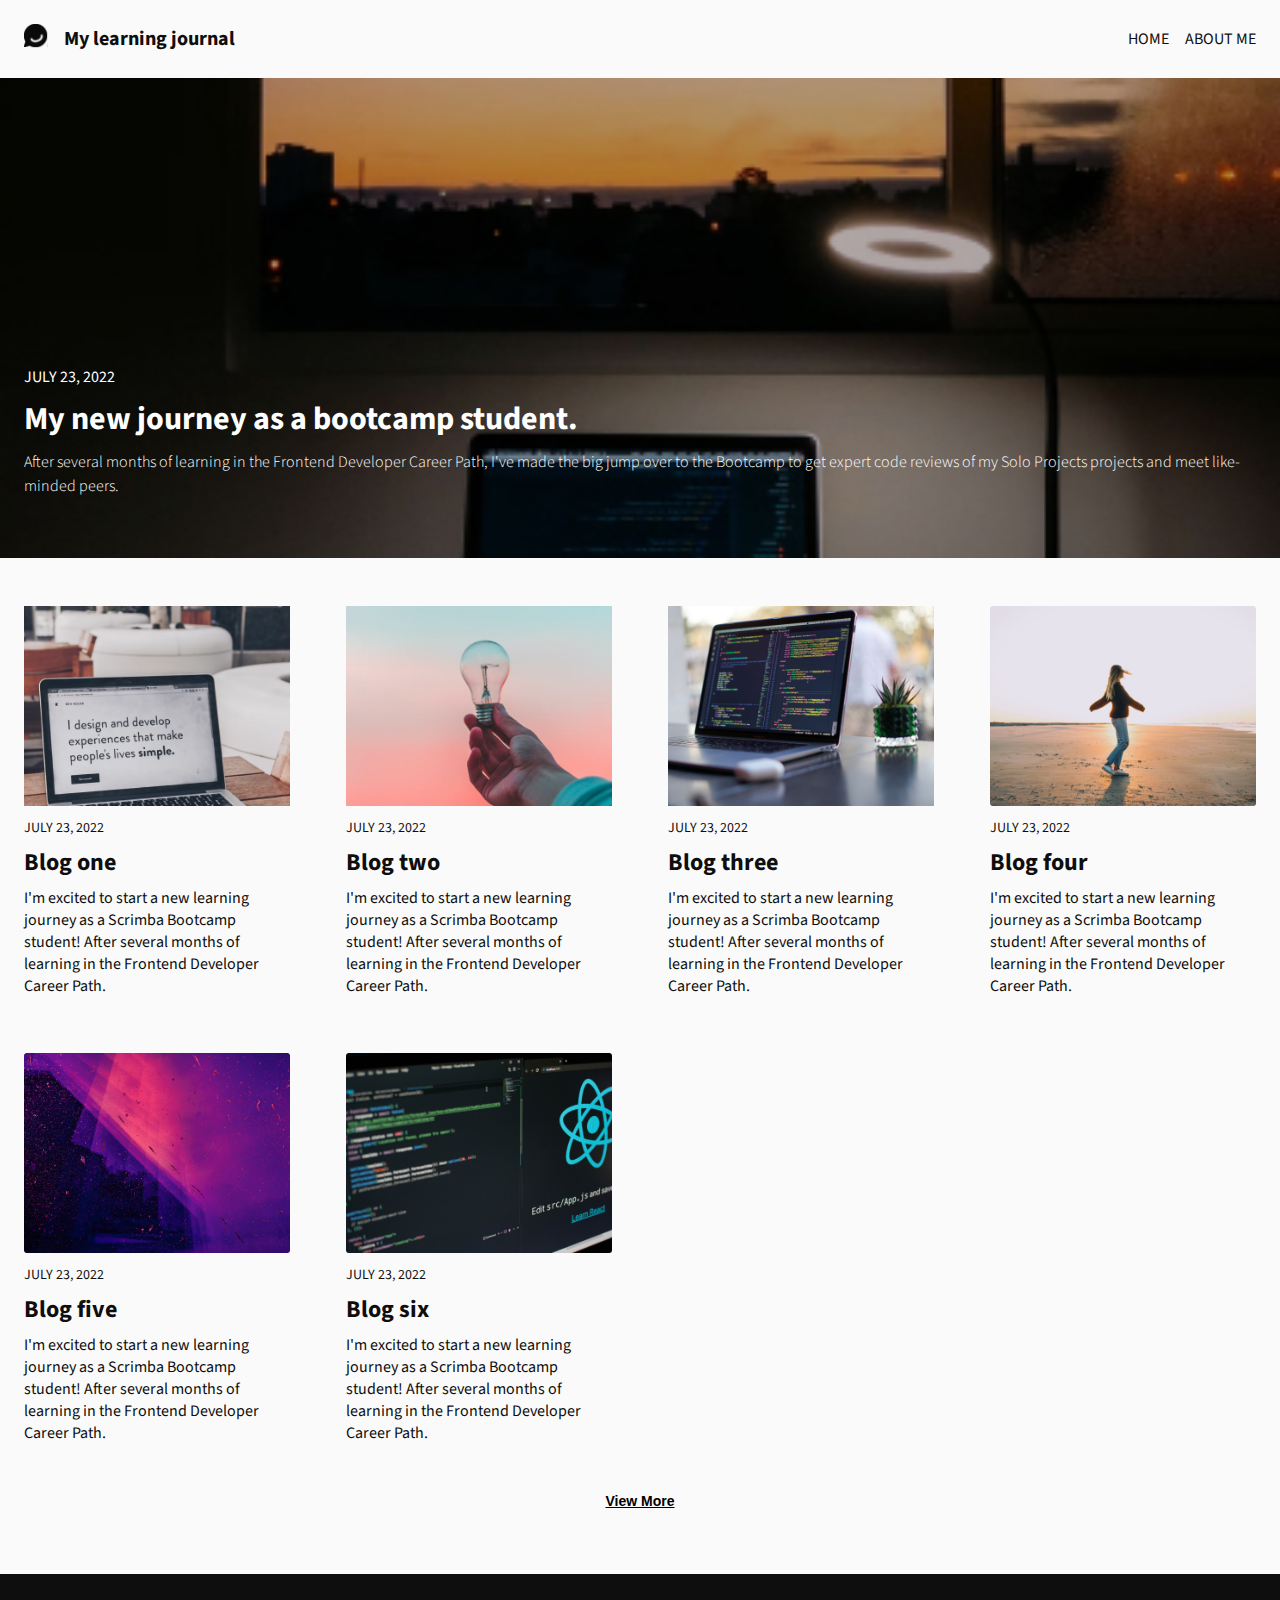
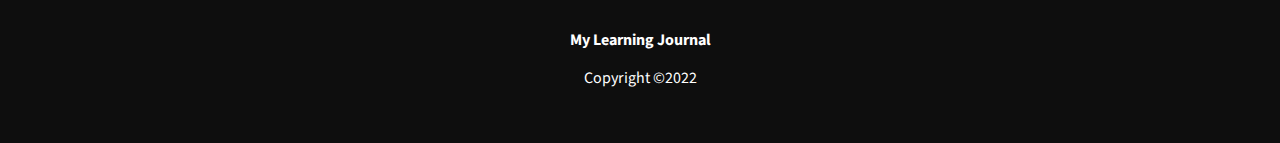
==== mainPage/index.html @ 36c1adac "Add mainPage's files and main style file" ====
<!DOCTYPE html>
<html>
  <head>
    <meta name="viewport" content="width=device-width, initial-scale=1" />
    <link rel="stylesheet" href="/styles/main.css" />
    <link rel="stylesheet" href="/mainPage/style.css" />
  </head>
  <body>
    <nav>
      <ul>
        <li>
          <img src="/images/logo.svg" />
        </li>
        <li class="title">My learning journal</li>
        <li class="align-right uppercase">home</li>
        <li class="uppercase">about me</li>
      </ul>
    </nav>
    <header>
      <p class="header-date">JULY 23, 2022</p>
      <h2 class="header-title">My new journey as a bootcamp student.</h2>
      <p class="subheading">
        After several months of learning in the Frontend Developer Career Path,
        I've made the big jump over to the Bootcamp to get expert code reviews
        of my Solo Projects projects and meet like-minded peers.
      </p>
    </header>
    <main>
      <div class="blog-items">
        <div class="blog-item">
          <img
            src="/images/article-image-01.jpg"
            alt="a laptop that a code editor is opened on it"
          />
          <p class="blog-item-date">JULY 23, 2022</p>
          <h2 class="blog-item-title">Blog one</h2>
          <p class="blog-item-description">
            I'm excited to start a new learning journey as a Scrimba Bootcamp
            student! After several months of learning in the Frontend Developer
            Career Path.
          </p>
        </div>
        <div class="blog-item">
          <img
            src="/images/article-image-02.jpg"
            alt="a man holding a light bulb"
          />
          <p class="blog-item-date">JULY 23, 2022</p>
          <h2 class="blog-item-title">Blog two</h2>
          <p class="blog-item-description">
            I'm excited to start a new learning journey as a Scrimba Bootcamp
            student! After several months of learning in the Frontend Developer
            Career Path.
          </p>
        </div>
        <div class="blog-item">
          <img src="/images/article-image-03.jpg" alt="" />
          <p class="blog-item-date">JULY 23, 2022</p>
          <h2 class="blog-item-title">Blog three</h2>
          <p class="blog-item-description">
            I'm excited to start a new learning journey as a Scrimba Bootcamp
            student! After several months of learning in the Frontend Developer
            Career Path.
          </p>
        </div>
        <div class="blog-item">
          <img src="/images/article-image-04.jpg" alt="" />
          <p class="blog-item-date">JULY 23, 2022</p>
          <h2 class="blog-item-title">Blog four</h2>
          <p class="blog-item-description">
            I'm excited to start a new learning journey as a Scrimba Bootcamp
            student! After several months of learning in the Frontend Developer
            Career Path.
          </p>
        </div>
        <div class="blog-item">
          <img src="/images/article-image-05.jpg" alt="" />
          <p class="blog-item-date">JULY 23, 2022</p>
          <h2 class="blog-item-title">Blog five</h2>
          <p class="blog-item-description">
            I'm excited to start a new learning journey as a Scrimba Bootcamp
            student! After several months of learning in the Frontend Developer
            Career Path.
          </p>
        </div>
        <div class="blog-item">
          <img src="/images/article-image-06.jpg" alt="" />
          <p class="blog-item-date">JULY 23, 2022</p>
          <h2 class="blog-item-title">Blog six</h2>
          <p class="blog-item-description">
            I'm excited to start a new learning journey as a Scrimba Bootcamp
            student! After several months of learning in the Frontend Developer
            Career Path.
          </p>
        </div>
      </div>
      <button class="view-more-btn">view more</button>
    </main>
    <footer>
      <p class="bold">my learning journal</p>
      <p>copyright ©2022</p>
    </footer>
    <script src="/mainPage/script.js"></script>
  </body>
</html>
---- styles/main.css ----
@import url("https://fonts.googleapis.com/css2?family=Source+Sans+Pro:wght@300;400;700;900&display=swap");
*,
*::before,
*::after {
  box-sizing: border-box;
}

:root {
  --primary-clr: #0e0e0e;
  --secondary-clr: #fff;
  --bg-clr: #fafafa;

  --fw-300: 300;
  --fw-400: 400;
  --fw-700: 700;
  --fw-900: 900;

  --fs-300: 0.75rem;
  --fs-400: 0.875rem;
  --fs-500: 1rem;
  --fs-700: 1.25rem;
  --fs-900: 2rem;
}

html,
body {
  padding: 0;
  margin: 0;
  font-family: "Source Sans Pro", sans-serif;
  color: var(--primary-clr);
  background-color: var(--bg-clr);
}

nav,
header,
main {
  padding: 1em 1.5em;
}

/* Nav bar */

.title {
  font-weight: var(--fw-700);
}

nav ul {
  list-style: none;
  margin: 0;
  padding: 0;
  display: flex;
  gap: 1em;
  align-items: center;
  font-size: var(--fs-300);
}

/* Footer */

footer {
  margin-top: 3em;
  text-align: center;
  color: var(--secondary-clr);
  font-size: var(--fs-300);
  background-color: var(--primary-clr);
  padding: 2.4em;
}

@media (min-width: 600px) {
  nav {
    padding-top: 1.5em;
    padding-bottom: 1.5em;
  }

  nav ul,
  .header-date,
  footer {
    font-size: var(--fs-500);
  }
}
---- mainPage/style.css ----
/* Header */

header {
  background-image: url("/images/article-image-hero.jpg");
  background-repeat: no-repeat;
  background-size: cover;
  width: 100%;
  padding-top: 5.5em;
  padding-bottom: 1.5em;
  color: var(--secondary-clr);
  display: flex;
  flex-direction: column;
  justify-content: end;
  gap: 0.5em;
}

.header-date,
.header-title,
.subheading {
  margin: 0;
}

.date {
  font-size: var(--fs-300);
}

.header-title {
  font-size: var(--fs-900);
}

.subheading {
  line-height: 1.5em;
  font-weight: var(--fw-300);
}

/* Utility Classes */

.align-right {
  margin-left: auto;
}

.uppercase {
  text-transform: uppercase;
}

.bold {
  font-weight: var(--fw-700);
}

/* Blogs */

.blog-items {
  display: grid;
  grid-template-columns: repeat(auto-fit, minmax(250px, 1fr));
  gap: 3.5em;
  padding: 2em 0 3em 0;
}

.blog-item {
  display: flex;
  flex-direction: column;
}

.blog-item img {
  object-fit: cover;
  width: 100%;
  height: 100%;
}

.blog-item-date {
  font-size: var(--fs-400);
  margin: 0.875em 0 0.5em 0;
}

.blog-item-title {
  margin: 0 0 0.3em 0;
}

.blog-item-description {
  margin: 0;
}

.view-more-btn,
footer {
  text-transform: capitalize;
}

/* Button */

.view-more-btn {
  border: none;
  background: none;
  font-weight: var(--fw-900);
  font-size: var(--fs-500);
  text-decoration: underline;
  display: block;
  margin: 0 auto;
}

@media (min-width: 600px) {
  .title {
    font-size: var(--fs-700);
  }

  header {
    padding-top: 18em;
    padding-bottom: 3.75em;
  }

  .view-more-btn {
    font-size: var(--fs-400);
  }
}
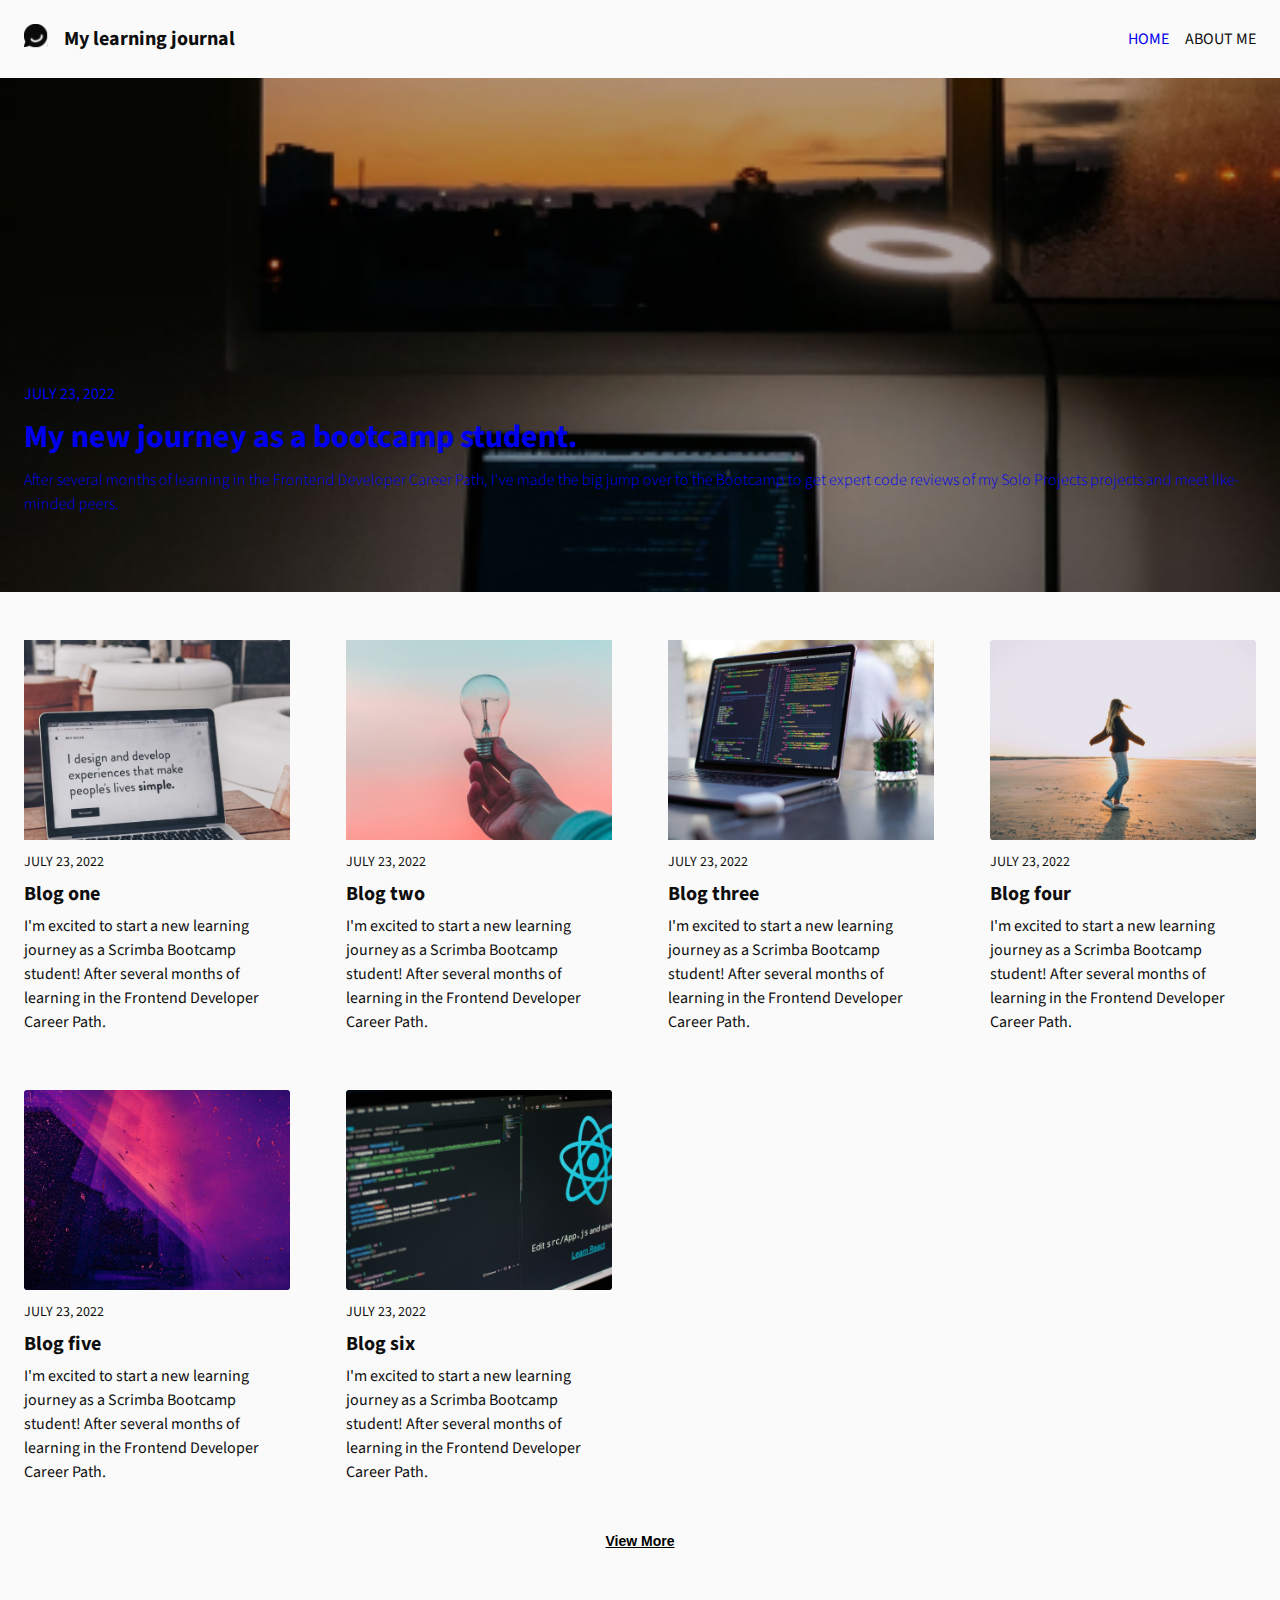
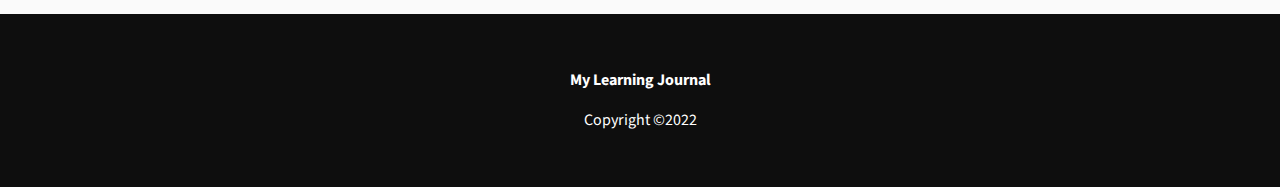
==== commit dfcc92c5: "Add blog page's files" ====
--- a/mainPage/index.html
+++ b/mainPage/index.html
@@ -3,6 +3,7 @@
   <head>
     <meta name="viewport" content="width=device-width, initial-scale=1" />
     <link rel="stylesheet" href="/styles/main.css" />
+    <link rel="stylesheet" href="/styles/blogList.css" />
     <link rel="stylesheet" href="/mainPage/style.css" />
   </head>
   <body>
@@ -12,18 +13,22 @@
           <img src="/images/logo.svg" />
         </li>
         <li class="title">My learning journal</li>
-        <li class="align-right uppercase">home</li>
-        <li class="uppercase">about me</li>
+        <li class="align-right uppercase">
+          <a href="/mainPage/index.html">home</a>
+        </li>
+        <li class="uppercase"><a>about me</a></li>
       </ul>
     </nav>
     <header>
-      <p class="header-date">JULY 23, 2022</p>
-      <h2 class="header-title">My new journey as a bootcamp student.</h2>
-      <p class="subheading">
-        After several months of learning in the Frontend Developer Career Path,
-        I've made the big jump over to the Bootcamp to get expert code reviews
-        of my Solo Projects projects and meet like-minded peers.
-      </p>
+      <a href="/blogPage/index.html" target="_self">
+        <p class="header-date">JULY 23, 2022</p>
+        <h2 class="header-title">My new journey as a bootcamp student.</h2>
+        <p class="subheading">
+          After several months of learning in the Frontend Developer Career
+          Path, I've made the big jump over to the Bootcamp to get expert code
+          reviews of my Solo Projects projects and meet like-minded peers.
+        </p>
+      </a>
     </header>
     <main>
       <div class="blog-items">
@@ -100,6 +105,5 @@
       <p class="bold">my learning journal</p>
       <p>copyright ©2022</p>
     </footer>
-    <script src="/mainPage/script.js"></script>
   </body>
 </html>
--- a/styles/main.css
+++ b/styles/main.css
@@ -6,6 +6,7 @@
 }
 
 :root {
+  --primary-clr-300: #151515;
   --primary-clr: #0e0e0e;
   --secondary-clr: #fff;
   --bg-clr: #fafafa;
@@ -29,6 +30,22 @@
   font-family: "Source Sans Pro", sans-serif;
   color: var(--primary-clr);
   background-color: var(--bg-clr);
+}
+
+p {
+  line-height: 1.5em;
+}
+
+a {
+  text-decoration: none;
+}
+
+a:active {
+  color: inherit;
+}
+
+a:visited {
+  color: inherit;
 }
 
 nav,
@@ -76,3 +93,17 @@
     font-size: var(--fs-500);
   }
 }
+
+/* Utility Classes */
+
+.align-right {
+  margin-left: auto;
+}
+
+.uppercase {
+  text-transform: uppercase;
+}
+
+.bold {
+  font-weight: var(--fw-700);
+}
--- a/styles/blogList.css
+++ b/styles/blogList.css
@@ -0,0 +1,31 @@
+.blog-items {
+  display: grid;
+  grid-template-columns: repeat(auto-fit, minmax(250px, 1fr));
+  gap: 3.5em;
+  padding: 2em 0 3em 0;
+}
+
+.blog-item {
+  display: flex;
+  flex-direction: column;
+}
+
+.blog-item img {
+  object-fit: cover;
+  width: 100%;
+  height: 100%;
+}
+
+.blog-item-date {
+  font-size: var(--fs-400);
+  margin: 0.875em 0 0.5em 0;
+}
+
+.blog-item-title {
+  font-size: var(--fs-700);
+  margin: 0 0 0.3em 0;
+}
+
+.blog-item-description {
+  margin: 0;
+}
--- a/mainPage/style.css
+++ b/mainPage/style.css
@@ -4,10 +4,12 @@
   background-image: url("/images/article-image-hero.jpg");
   background-repeat: no-repeat;
   background-size: cover;
-  width: 100%;
+  color: var(--secondary-clr);
+}
+
+header a {
   padding-top: 5.5em;
   padding-bottom: 1.5em;
-  color: var(--secondary-clr);
   display: flex;
   flex-direction: column;
   justify-content: end;
@@ -29,55 +31,7 @@
 }
 
 .subheading {
-  line-height: 1.5em;
   font-weight: var(--fw-300);
-}
-
-/* Utility Classes */
-
-.align-right {
-  margin-left: auto;
-}
-
-.uppercase {
-  text-transform: uppercase;
-}
-
-.bold {
-  font-weight: var(--fw-700);
-}
-
-/* Blogs */
-
-.blog-items {
-  display: grid;
-  grid-template-columns: repeat(auto-fit, minmax(250px, 1fr));
-  gap: 3.5em;
-  padding: 2em 0 3em 0;
-}
-
-.blog-item {
-  display: flex;
-  flex-direction: column;
-}
-
-.blog-item img {
-  object-fit: cover;
-  width: 100%;
-  height: 100%;
-}
-
-.blog-item-date {
-  font-size: var(--fs-400);
-  margin: 0.875em 0 0.5em 0;
-}
-
-.blog-item-title {
-  margin: 0 0 0.3em 0;
-}
-
-.blog-item-description {
-  margin: 0;
 }
 
 .view-more-btn,
@@ -102,7 +56,7 @@
     font-size: var(--fs-700);
   }
 
-  header {
+  header a {
     padding-top: 18em;
     padding-bottom: 3.75em;
   }
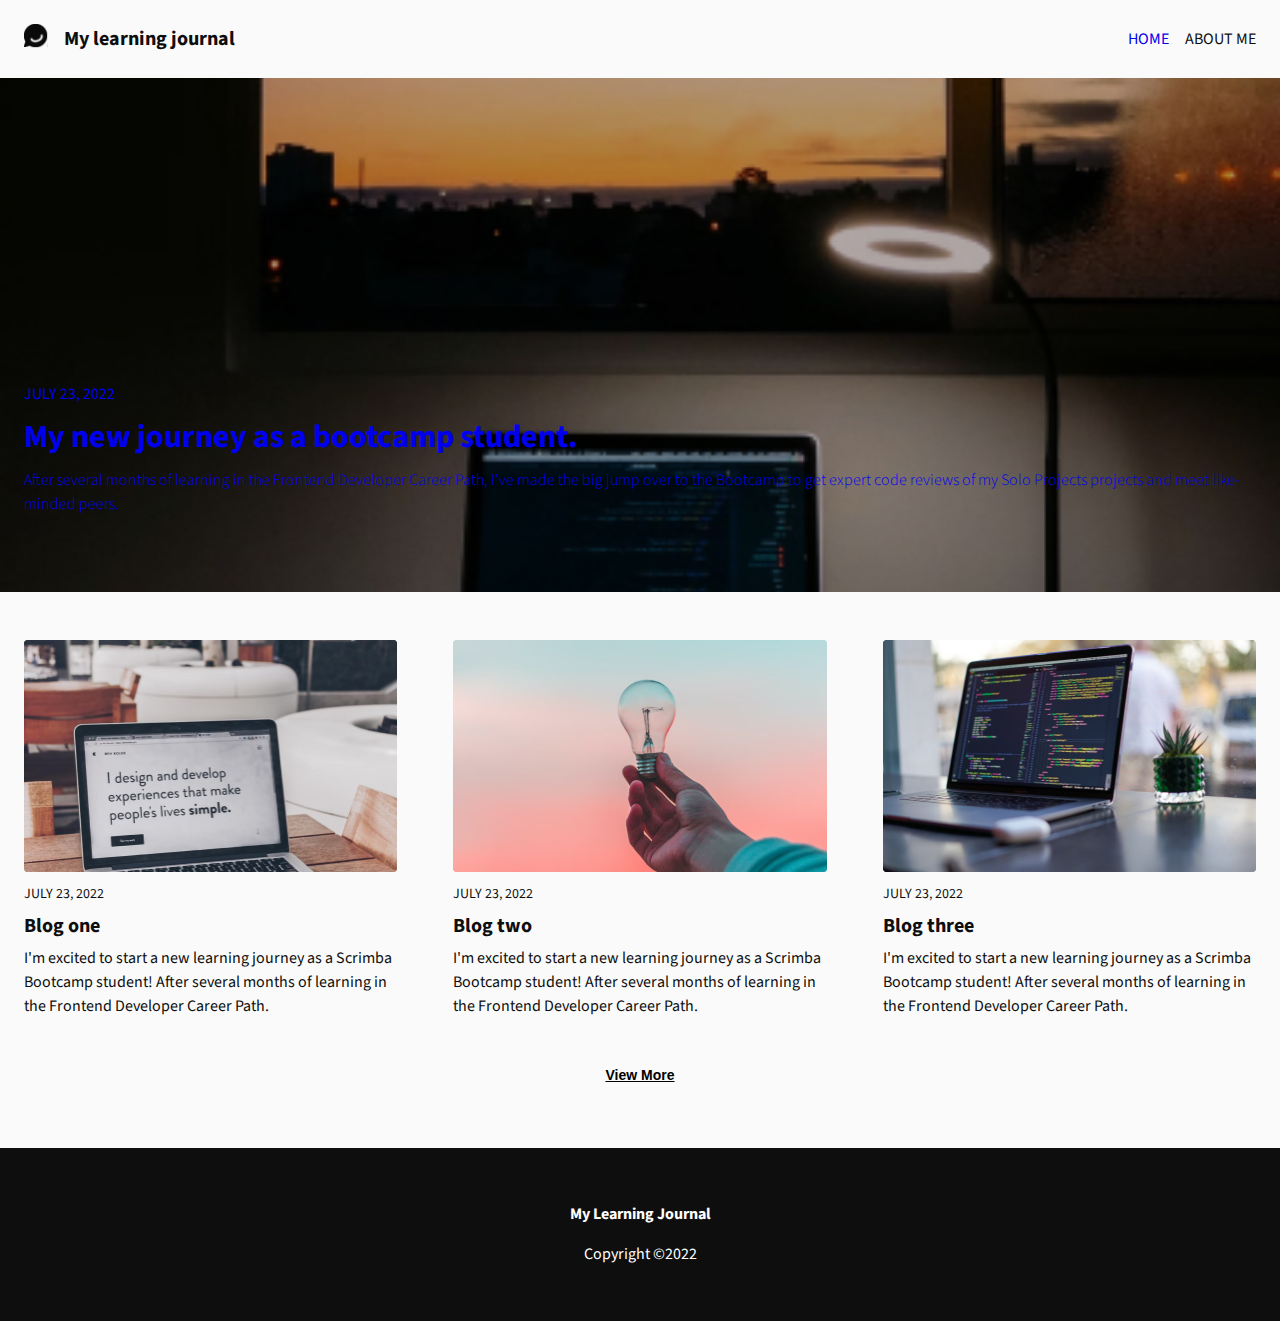
==== commit 5b51027f: "Add blog items grid at the bottom of the blog page Add main script file Add main style files Add dat" ====
--- a/mainPage/index.html
+++ b/mainPage/index.html
@@ -31,79 +31,13 @@
       </a>
     </header>
     <main>
-      <div class="blog-items">
-        <div class="blog-item">
-          <img
-            src="/images/article-image-01.jpg"
-            alt="a laptop that a code editor is opened on it"
-          />
-          <p class="blog-item-date">JULY 23, 2022</p>
-          <h2 class="blog-item-title">Blog one</h2>
-          <p class="blog-item-description">
-            I'm excited to start a new learning journey as a Scrimba Bootcamp
-            student! After several months of learning in the Frontend Developer
-            Career Path.
-          </p>
-        </div>
-        <div class="blog-item">
-          <img
-            src="/images/article-image-02.jpg"
-            alt="a man holding a light bulb"
-          />
-          <p class="blog-item-date">JULY 23, 2022</p>
-          <h2 class="blog-item-title">Blog two</h2>
-          <p class="blog-item-description">
-            I'm excited to start a new learning journey as a Scrimba Bootcamp
-            student! After several months of learning in the Frontend Developer
-            Career Path.
-          </p>
-        </div>
-        <div class="blog-item">
-          <img src="/images/article-image-03.jpg" alt="" />
-          <p class="blog-item-date">JULY 23, 2022</p>
-          <h2 class="blog-item-title">Blog three</h2>
-          <p class="blog-item-description">
-            I'm excited to start a new learning journey as a Scrimba Bootcamp
-            student! After several months of learning in the Frontend Developer
-            Career Path.
-          </p>
-        </div>
-        <div class="blog-item">
-          <img src="/images/article-image-04.jpg" alt="" />
-          <p class="blog-item-date">JULY 23, 2022</p>
-          <h2 class="blog-item-title">Blog four</h2>
-          <p class="blog-item-description">
-            I'm excited to start a new learning journey as a Scrimba Bootcamp
-            student! After several months of learning in the Frontend Developer
-            Career Path.
-          </p>
-        </div>
-        <div class="blog-item">
-          <img src="/images/article-image-05.jpg" alt="" />
-          <p class="blog-item-date">JULY 23, 2022</p>
-          <h2 class="blog-item-title">Blog five</h2>
-          <p class="blog-item-description">
-            I'm excited to start a new learning journey as a Scrimba Bootcamp
-            student! After several months of learning in the Frontend Developer
-            Career Path.
-          </p>
-        </div>
-        <div class="blog-item">
-          <img src="/images/article-image-06.jpg" alt="" />
-          <p class="blog-item-date">JULY 23, 2022</p>
-          <h2 class="blog-item-title">Blog six</h2>
-          <p class="blog-item-description">
-            I'm excited to start a new learning journey as a Scrimba Bootcamp
-            student! After several months of learning in the Frontend Developer
-            Career Path.
-          </p>
-        </div>
-      </div>
+      <div class="blog-items"></div>
       <button class="view-more-btn">view more</button>
     </main>
     <footer>
       <p class="bold">my learning journal</p>
       <p>copyright ©2022</p>
     </footer>
+    <script src="./script.js" type="module"></script>
   </body>
 </html>
--- a/styles/blogList.css
+++ b/styles/blogList.css
@@ -1,6 +1,6 @@
 .blog-items {
   display: grid;
-  grid-template-columns: repeat(auto-fit, minmax(250px, 1fr));
+  grid-template-columns: repeat(auto-fit, minmax(300px, 1fr));
   gap: 3.5em;
   padding: 2em 0 3em 0;
 }
--- a/mainPage/style.css
+++ b/mainPage/style.css
@@ -49,6 +49,7 @@
   text-decoration: underline;
   display: block;
   margin: 0 auto;
+  cursor: pointer;
 }
 
 @media (min-width: 600px) {
